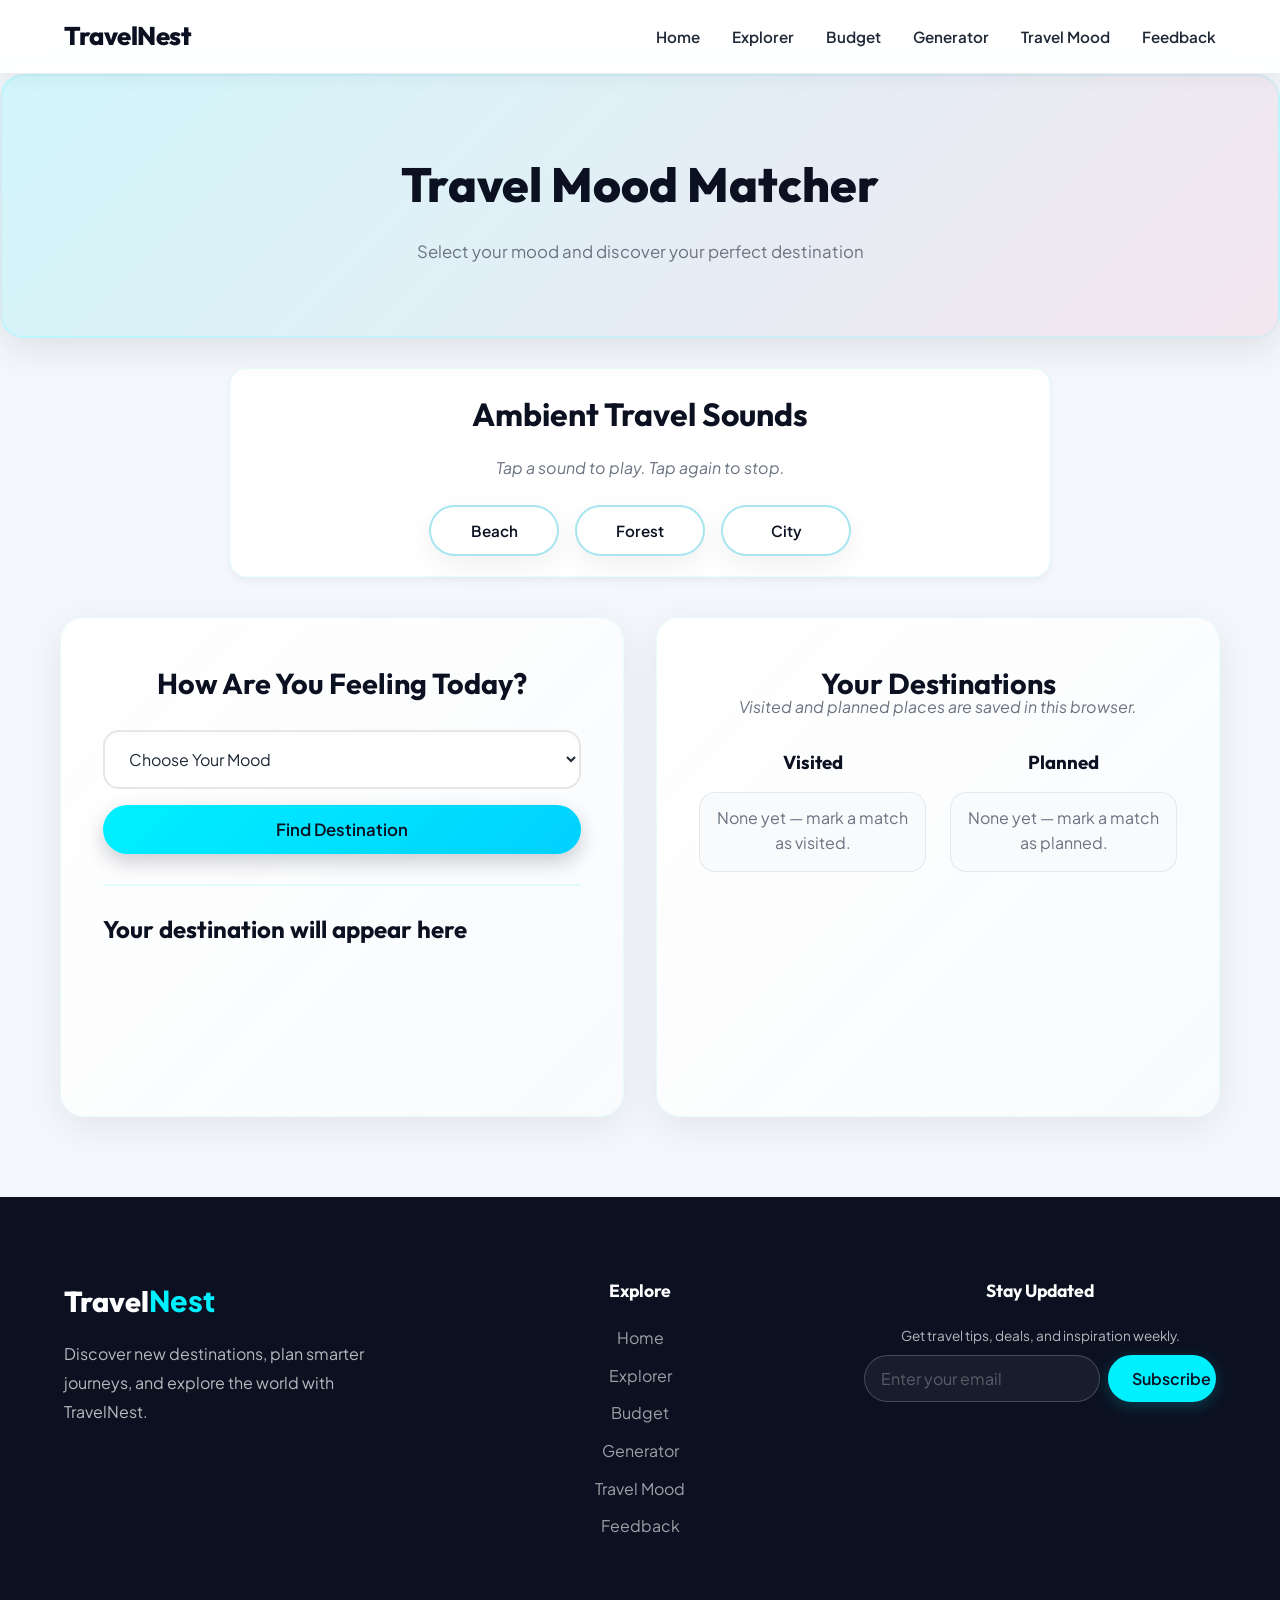
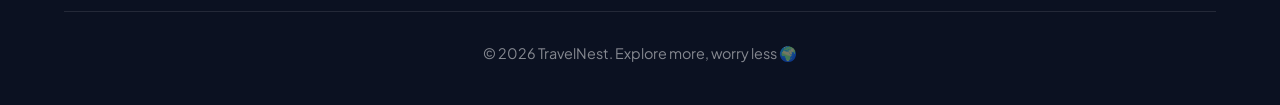
==== Mood.html @ ea7cecba "Add files via upload" ====
﻿<!DOCTYPE html>
<html lang="en">
<head>
    <meta charset="UTF-8">
    <meta name="viewport" content="width=device-width, initial-scale=1.0">
    <title>TravelNest - Travel Mood</title>
    <link rel="stylesheet" href="css/global.css">
    <link rel="stylesheet" href="css/Mood.css">
</head>
<body>
    <div id="nav-placeholder"></div>

    <section class="page-hero">
        <h1>Travel Mood Matcher</h1>
        <p>Select your mood and discover your perfect destination</p>
    </section>

    <section class="page-panel page-panel--compact mood-sounds">
        <h2>Ambient Travel Sounds</h2><br>
        <p class="hint-text">Tap a sound to play. Tap again to stop.</p>
        <div class="sound-controls">
            <button type="button" class="btn btn-sound" id="btn-beach" data-sound="beach" aria-pressed="false">Beach</button>
            <button type="button" class="btn btn-sound" id="btn-forest" data-sound="forest" aria-pressed="false">Forest</button>
            <button type="button" class="btn btn-sound" id="btn-city" data-sound="city" aria-pressed="false">City</button>
        </div>
        <audio id="audio-beach" class="ambient-audio" loop playsinline preload="auto"
            src="https://actions.google.com/sounds/v1/water/waves_crashing_on_rock_beach.ogg"></audio>
        <audio id="audio-forest" class="ambient-audio" loop playsinline preload="auto"
            src="https://actions.google.com/sounds/v1/ambiences/summer_forest.ogg"></audio>
        <audio id="audio-city" class="ambient-audio" loop playsinline preload="auto"
            src="https://actions.google.com/sounds/v1/ambiences/subway_station_nyc.ogg"></audio>
    </section>

    <div class="dashboard-wrapper">
        <section class="form-wrap">
            <div class="form-card mood-form">
                <h2>How Are You Feeling Today?</h2>
                <select id="moodSelect">
                    <option value="">Choose Your Mood</option>
                    <option value="relaxed">Relaxed</option>
                    <option value="excited">Excited</option>
                    <option value="romantic">Romantic</option>
                    <option value="adventurous">Adventurous</option>
                </select>
                <button type="button" class="btn btn-primary" id="findDestinationBtn">Find Destination</button>
                <div class="result-box">
                    <h3 id="moodDestination">Your destination will appear here</h3>
                    <p id="moodText"></p>
                    <img id="moodImage" src="" alt="Mood destination">
                    <p id="destinationStatus" class="status-msg"></p>
                    <div id="actionButtons" class="action-buttons">
                        <button type="button" class="btn" id="markVisitedBtn">Visited</button>
                        <button type="button" class="btn btn-outline" id="markPlannedBtn">Planned</button>
                    </div>
                    <button type="button" class="btn btn-surprise" id="surpriseMeBtn"> Refresh</button>
                </div>
            </div>
        </section>

        <section class="page-panel my-trips">
            <h2>Your Destinations</h2>
            <p class="hint-text">Visited and planned places are saved in this browser.</p>
            <div class="tracked-grid">
                <div>
                    <h3>Visited</h3>
                    <ul id="visitedList" class="tracked-list">
                        <li class="tracked-empty">None yet.</li>
                    </ul>
                </div>
                <div>
                    <h3>Planned</h3>
                    <ul id="plannedList" class="tracked-list">
                        <li class="tracked-empty">None yet.</li>
                    </ul>
                </div>
            </div>
        </section>
    </div>


    <div id="footer-placeholder"></div>
    <script src="js/global.js"></script>
    <script src="js/Mood.js"></script>
</body>
</html>
---- css/global.css ----
@import url('https://fonts.googleapis.com/css2?family=Outfit:wght@300;400;500;600;700;800&family=Plus+Jakarta+Sans:wght@400;500;600;700&display=swap');

:root {
    /* Color Palette */
    --primary: #0B1121; /* Darker Navy */
    --primary-light: #162032;
    --accent: #00F0FF; /* Electric Cyan */
    --accent-hover: #00D1FF;
    --secondary: #FF2A6D; /* Neon Pink/Red for highlights */
    --background: #F4F7FB;
    --surface: #FFFFFF;
    --surface-alt: #E8EEF5;
    
    --text-main: #1F2937;
    --text: #1F2937;
    --text-muted: #6B7280;
    --text-light: #F9FAFB;
    
    --white: #FFFFFF;
    
    --highlight: #00F0FF;
    --highlight-soft: rgba(0, 240, 255, 0.1);
    
    /* Shadows & Borders */
    --shadow-sm: 0 4px 10px rgba(11, 17, 33, 0.05);
    --shadow-md: 0 10px 25px rgba(11, 17, 33, 0.08);
    --shadow-lg: 0 20px 40px rgba(11, 17, 33, 0.12);
    --shadow-xl: 0 30px 60px rgba(11, 17, 33, 0.15);
    
    --radius-sm: 8px;
    --radius-md: 16px;
    --radius-lg: 24px;
    --radius-xl: 32px;
    --radius-full: 9999px;
    
    /* Transitions */
    --transition-fast: all 0.2s cubic-bezier(0.4, 0, 0.2, 1);
    --transition-smooth: all 0.4s cubic-bezier(0.4, 0, 0.2, 1);

    --nav-height: 72px;
}

* {
    margin: 0;
    padding: 0;
    box-sizing: border-box;
    font-family: 'Plus Jakarta Sans', sans-serif;
}

h1, h2, h3, h4, h5, h6 {
    font-family: 'Outfit', sans-serif;
}

body {
    background-color: var(--background);
    color: var(--text-main);
    line-height: 1.6;
    min-height: 100vh;
    overflow-x: clip;
}

::selection {
    background: rgba(0, 240, 255, 0.2);
    color: var(--primary);
}

/* NAVBAR — sticky wrapper keeps bar visible while scrolling */
#nav-placeholder {
    position: sticky;
    top: 0;
    z-index: 1000;
    width: 100%;
}

nav {
    background: rgba(255, 255, 255, 0.92);
    backdrop-filter: blur(20px);
    -webkit-backdrop-filter: blur(20px);
    padding: 16px 5%;
    min-height: var(--nav-height);
    display: flex;
    justify-content: space-between;
    align-items: center;
    box-shadow: 0 2px 20px rgba(0, 0, 0, 0.06);
    border-bottom: 1px solid rgba(15, 23, 42, 0.08);
}

nav h2 {
    font-weight: 800;
    letter-spacing: -0.5px;
    font-size: 1.6rem;
    color: var(--primary);
    z-index: 1001;
}

nav ul {
    display: flex;
    list-style: none;
    gap: 32px;
}

.hamburger {
    display: none;
    cursor: pointer;
    flex-direction: column;
    gap: 5px;
    z-index: 1001;
}

.hamburger .bar {
    width: 25px;
    height: 3px;
    background-color: var(--primary);
    border-radius: 3px;
    transition: all 0.3s ease;
}

.hamburger.active .bar:nth-child(1) {
    transform: translateY(8px) rotate(45deg);
}
.hamburger.active .bar:nth-child(2) {
    opacity: 0;
}
.hamburger.active .bar:nth-child(3) {
    transform: translateY(-8px) rotate(-45deg);
}

nav a {
    color: var(--text-main);
    text-decoration: none;
    font-weight: 600;
    font-size: 0.95rem;
    position: relative;
    padding: 8px 0;
    transition: var(--transition-fast);
}

nav a::after {
    content: '';
    position: absolute;
    bottom: 0;
    left: 50%;
    transform: translateX(-50%);
    width: 0;
    height: 2px;
    background: var(--accent);
    transition: var(--transition-smooth);
    border-radius: 2px;
}

nav a:hover {
    color: var(--accent-hover);
}

nav a:hover::after {
    width: 100%;
}

/* BUTTONS */
button, .btn {
    padding: 14px 28px;
    background: var(--primary);
    color: var(--white);
    border: none;
    border-radius: var(--radius-full);
    font-weight: 600;
    font-size: 1rem;
    cursor: pointer;
    transition: var(--transition-smooth);
    box-shadow: 0 8px 20px rgba(11, 17, 33, 0.2);
    font-family: 'Plus Jakarta Sans', sans-serif;
    position: relative;
    overflow: hidden;
}

button::before, .btn::before {
    content: '';
    position: absolute;
    top: 50%;
    left: 50%;
    width: 0;
    height: 0;
    background: rgba(255, 255, 255, 0.3);
    border-radius: 50%;
    transform: translate(-50%, -50%);
    transition: width 0.5s, height 0.5s;
}

button:active::before, .btn:active::before {
    width: 300px;
    height: 300px;
}

button:hover, .btn:hover {
    background: var(--accent);
    color: var(--primary);
    transform: translateY(-4px);
    box-shadow: 0 12px 28px rgba(0, 240, 255, 0.4), 0 0 20px rgba(0, 240, 255, 0.2);
}

.btn-primary {
    background: var(--accent);
    color: var(--primary);
}

.btn-primary:hover {
    background: var(--accent-hover);
    color: var(--primary);
    box-shadow: 0 12px 28px rgba(0, 240, 255, 0.5), 0 0 25px rgba(0, 240, 255, 0.3);
}

.btn-outline {
    background: transparent;
    border: 2px solid var(--accent);
    color: var(--accent);
}

.btn-outline:hover {
    background: var(--accent);
    color: var(--primary);
}

/* INPUTS */
input, select, textarea {
    padding: 16px 20px;
    border: 2px solid rgba(11, 17, 33, 0.1);
    border-radius: var(--radius-md);
    background: var(--white);
    color: var(--text-main);
    font-size: 1rem;
    transition: var(--transition-fast);
    outline: none;
    font-family: 'Plus Jakarta Sans', sans-serif;
    box-shadow: inset 0 2px 4px rgba(0,0,0,0.02);
}

input::placeholder, select::placeholder, textarea::placeholder {
    color: var(--text-muted);
    opacity: 0.7;
}

input:focus, select:focus, textarea:focus {
    border-color: var(--accent);
    box-shadow: 0 0 0 4px var(--highlight-soft), inset 0 2px 4px rgba(0,0,0,0.02);
    background: var(--white);
    transform: scale(1.01);
}

input:hover, select:hover, textarea:hover {
    border-color: var(--accent-hover);
}

/* FOOTER */
footer {
    background: var(--primary);
    color: var(--text-light);
    padding: 80px 5% 40px;
    margin-top: 80px;
    width: 100%;
}

.footer-grid {
    display: grid;
    grid-template-columns: repeat(3, 1fr);
    gap: 48px;
    width: 100%;
    max-width: 100%;
    margin-bottom: 60px;
    align-items: start;
}

.footer-col {
    width: 100%;
    min-width: 0;
    text-align: center;
}

.footer-brand .nav-logo {
    font-family: 'Outfit', sans-serif;
    font-size: 1.8rem;
    font-weight: 800;
    color: var(--white);
    text-decoration: none;
    display: block;
    margin-bottom: 16px;
    text-align: left;
}
.footer-brand .nav-logo span {
    color: var(--accent);
}

.footer-brand p {
    color: rgba(255,255,255,0.7);
    line-height: 1.8;
    max-width: 36ch;
    text-align: left;
}

.footer-links ul {
    padding: 0;
}

.footer-newsletter {
    display: flex;
    flex-direction: column;
    align-items: stretch;
}

footer h4 {
    color: var(--white);
    font-size: 1.1rem;
    margin-bottom: 20px;
    font-family: 'Outfit', sans-serif;
}

footer ul {
    list-style: none;
}

footer ul li {
    margin-bottom: 12px;
}

footer ul a {
    color: rgba(255,255,255,0.6);
    text-decoration: none;
    transition: var(--transition-fast);
}

footer ul a:hover {
    color: var(--accent);
    padding-left: 5px;
}

.newsletter-form {
    display: flex;
    gap: 8px;
    width: 100%;
    max-width: 100%;
}

.newsletter-form input {
    flex: 1;
    padding: 12px 16px;
    border-radius: var(--radius-full);
    border: 1px solid rgba(255,255,255,0.2);
    background: rgba(255,255,255,0.05);
    color: var(--white);
    box-shadow: none;
}

.newsletter-form input::placeholder {
    color: rgba(255,255,255,0.4);
}

.newsletter-form button {
    padding: 12px 24px;
    background: var(--accent);
    color: var(--primary);
    box-shadow: 0 4px 15px rgba(0, 240, 255, 0.2);
}

.newsletter-form button:hover {
    background: var(--white);
    color: var(--primary);
    box-shadow: 0 6px 20px rgba(255,255,255,0.3);
}

.footer-bottom {
    border-top: 1px solid rgba(255,255,255,0.1);
    padding-top: 30px;
    width: 100%;
    text-align: center;
    color: rgba(255,255,255,0.5);
    font-size: 0.9rem;
}

.footer-note {
    font-size: 0.85rem;
    margin-bottom: 0.5rem;
    color: rgba(255, 255, 255, 0.7);
}

@media(max-width: 900px){
    .footer-grid {
        grid-template-columns: 1fr 1fr;
    }

    .footer-brand {
        grid-column: 1 / -1;
    }

    .footer-newsletter {
        grid-column: 1 / -1;
    }
}

@media(max-width: 768px){
    nav {
        padding: 16px 20px;
    }
    
    .hamburger {
        display: flex;
    }
    
    nav ul {
        position: fixed;
        left: -100%;
        top: 0;
        flex-direction: column;
        background: var(--surface);
        width: 100%;
        height: 100vh;
        justify-content: center;
        align-items: center;
        transition: 0.3s;
        box-shadow: var(--shadow-lg);
        gap: 2rem;
    }
    
    nav ul.active {
        left: 0;
    }
    
    nav ul a {
        font-size: 1.5rem;
    }

    .footer-grid {
        grid-template-columns: 1fr;
        gap: 32px;
    }

    .footer-brand,
    .footer-newsletter {
        grid-column: auto;
    }

    .footer-brand p {
        max-width: none;
    }

    .newsletter-form {
        flex-direction: column;
    }

    .page-hero--split {
        flex-direction: column;
        text-align: center;
        padding: 40px 20px;
    }

    .form-card {
        padding: 30px 20px;
    }
}

/* Shared page components */
.page-hero {
    text-align: center;
    background: linear-gradient(135deg, rgba(0, 240, 255, 0.14), rgba(255, 42, 109, 0.08));
    padding: 70px 20px;
    margin-bottom: 30px;
    border-radius: var(--radius-lg);
    box-shadow: 0 10px 40px rgba(11, 17, 33, 0.1);
    border: 2px solid rgba(0, 240, 255, 0.1);
    animation: fadeInDown 0.6s ease-out;
    position: relative;
    overflow: hidden;
}

.page-hero::before {
    content: '';
    position: absolute;
    top: -50%;
    right: -50%;
    width: 500px;
    height: 500px;
    background: radial-gradient(circle, rgba(0, 240, 255, 0.08), transparent 70%);
    border-radius: 50%;
    pointer-events: none;
}

.page-hero::after {
    content: '';
    position: absolute;
    bottom: -50%;
    left: -50%;
    width: 500px;
    height: 500px;
    background: radial-gradient(circle, rgba(255, 42, 109, 0.08), transparent 70%);
    border-radius: 50%;
    pointer-events: none;
}

.page-hero h1 {
    font-size: clamp(2.8rem, 4vw, 3rem);
    margin-bottom: 16px;
    color: var(--primary);
    font-weight: 800;
    position: relative;
    z-index: 1;
}

.page-hero p {
    color: var(--text-muted);
    font-size: 1.05rem;
    max-width: 720px;
    margin: 0 auto;
    position: relative;
    z-index: 1;
}

.page-hero--split {
    display: flex;
    align-items: center;
    justify-content: space-between;
    gap: 40px;
    text-align: left;
    padding: 80px 5%;
    margin: 24px auto 0;
}

.page-hero--split .hero-text {
    max-width: 560px;
}

.page-hero--split h1 {
    margin-bottom: 18px;
}

.section-sub {
    display: inline-block;
    margin-bottom: 12px;
    color: var(--secondary);
    font-size: 0.82rem;
    letter-spacing: 0.18em;
    text-transform: uppercase;
    font-weight: 700;
    animation: fadeInUp 0.5s ease-out;
}

.page-panel {
    background: linear-gradient(135deg, rgba(255, 255, 255, 0.98), rgba(248, 250, 252, 0.95));
    padding: 60px 5%;
    text-align: center;
    margin-top: 40px;
    border-radius: var(--radius-lg);
    box-shadow: 0 10px 40px rgba(11, 17, 33, 0.08);
    border: 1px solid rgba(0, 240, 255, 0.08);
    animation: fadeInUp 0.6s ease-out;
}

.page-panel h2 {
    margin-bottom: 40px;
    color: var(--primary);
    font-size: 2rem;
}

.page-panel--compact {
    margin-top: 0;
    margin-bottom: 40px;
    padding: 40px 5%;
}

.info-grid {
    display: grid;
    grid-template-columns: repeat(auto-fit, minmax(250px, 1fr));
    gap: 30px;
}

.info-card {
    background: linear-gradient(135deg, rgba(248, 250, 252, 0.98), rgba(255, 255, 255, 0.95));
    padding: 30px 20px;
    border-radius: var(--radius-md);
    box-shadow: var(--shadow-sm);
    transition: var(--transition-smooth);
    border: 2px solid rgba(0, 240, 255, 0.08);
    text-align: left;
    animation: fadeInUp 0.6s ease-out;
    animation-fill-mode: both;
}

.info-card:nth-child(1) { animation-delay: 0.1s; }
.info-card:nth-child(2) { animation-delay: 0.2s; }
.info-card:nth-child(3) { animation-delay: 0.3s; }
.info-card:nth-child(4) { animation-delay: 0.4s; }

.info-card:hover {
    transform: translateY(-8px);
    box-shadow: 0 12px 30px rgba(0, 240, 255, 0.15);
    border-color: rgba(0, 240, 255, 0.25);
}

.info-card h3 {
    margin-bottom: 12px;
    color: var(--primary);
    transition: color 0.3s ease;
}

.info-card:hover h3 {
    color: var(--accent);
}

.info-card p {
    color: var(--text-muted);
    line-height: 1.7;
    font-size: 0.95rem;
}

.form-wrap {
    display: flex;
    justify-content: center;
    padding: 40px 20px;
}

.form-card {
    width: 100%;
    max-width: 560px;
    padding: 42px;
    background: linear-gradient(135deg, rgba(255, 255, 255, 0.98), rgba(248, 250, 252, 0.95));
    border-radius: var(--radius-lg);
    box-shadow: var(--shadow-xl);
    border: 1px solid rgba(15, 23, 42, 0.08);
    animation: slideInUp 0.6s ease-out;
}

.form-card--wide {
    max-width: 640px;
    text-align: left;
}

.form-card h2 {
    margin-bottom: 24px;
    color: var(--primary);
    text-align: center;
    font-size: 1.8rem;
}

.form-card--wide h2 {
    text-align: left;
    font-size: 2rem;
}

.form-card select,
.form-card input,
.form-card textarea {
    width: 100%;
    margin-bottom: 16px;
    border: 2px solid rgba(11, 17, 33, 0.1);
    transition: all 0.3s ease;
}

.form-card input:focus,
.form-card select:focus,
.form-card textarea:focus {
    border-color: var(--accent);
    box-shadow: 0 0 0 4px var(--highlight-soft);
    transform: translateY(-2px);
}

.form-card textarea {
    resize: vertical;
    min-height: 140px;
}

.form-card .btn-primary {
    width: 100%;
    background: linear-gradient(135deg, var(--accent), var(--accent-hover));
    color: var(--primary);
    font-size: 1.05rem;
    padding: 14px 28px;
}

.form-card .btn-primary:hover {
    background: linear-gradient(135deg, var(--accent-hover), var(--accent));
    box-shadow: 0 12px 30px rgba(0, 240, 255, 0.4);
    transform: translateY(-4px);
}

.result-box {
    margin-top: 30px;
    padding-top: 24px;
    border-top: 2px solid rgba(0, 240, 255, 0.1);
    animation: fadeInUp 0.6s ease-out;
}

.result-box h3 {
    color: var(--primary);
    font-size: 1.5rem;
    margin-bottom: 8px;
}

.result-box p {
    margin-top: 12px;
    color: var(--text-muted);
    line-height: 1.7;
}

.result-box img {
    width: 100%;
    margin-top: 24px;
    border-radius: var(--radius-lg);
    box-shadow: 0 8px 25px rgba(0, 240, 255, 0.15);
    display: none;
    object-fit: cover;
    max-height: 300px;
    transition: transform 0.3s ease;
}

.result-box img:hover {
    transform: scale(1.02);
}

.result-box--highlight {
    margin-top: 28px;
    padding: 28px;
    background: linear-gradient(135deg, rgba(0, 240, 255, 0.08), rgba(255, 42, 109, 0.05));
    border-radius: var(--radius-md);
    border: 2px solid rgba(0, 240, 255, 0.15);
    transition: all 0.3s ease;
}

.action-buttons {
    display: none;
    margin-top: 20px;
    gap: 12px;
    justify-content: center;
    flex-wrap: wrap;
}

.action-buttons.is-visible {
    display: flex;
    animation: fadeInUp 0.5s ease-out;
}

.action-buttons .btn {
    width: auto;
    flex: 1;
    min-width: 140px;
    max-width: 220px;
    transition: all 0.3s ease;
}

.action-buttons .btn:hover {
    transform: translateY(-4px) scale(1.02);
}

.btn-outline {
    background: transparent;
    border: 2px solid var(--accent);
    color: var(--primary);
}

.btn-outline:hover {
    background: linear-gradient(135deg, var(--accent), var(--accent-hover));
    color: var(--primary);
    box-shadow: 0 8px 20px rgba(0, 240, 255, 0.25);
}

.status-msg {
    margin-top: 15px;
    font-weight: 700;
    color: var(--primary);
    min-height: 1.5em;
    animation: slideInUp 0.5s ease-out;
}

.status-msg--success {
    color: #10b981;
    text-align: center;
    background: rgba(16, 185, 129, 0.08);
    padding: 12px 16px;
    border-radius: var(--radius-md);
    border-left: 4px solid #10b981;
}

.status-msg--error {
    color: var(--secondary);
    font-weight: 600;
    font-size: 0.95rem;
    background: rgba(255, 42, 109, 0.08);
    padding: 12px 16px;
    border-radius: var(--radius-md);
    border-left: 4px solid var(--secondary);
}

.hint-text {
    color: var(--text-muted);
    margin: -24px auto 24px;
    max-width: 520px;
    font-style: italic;
}

#toast {
    position: fixed;
    bottom: 24px;
    right: 24px;
    padding: 16px 24px;
    background: linear-gradient(135deg, var(--primary), var(--primary-light));
    color: var(--white);
    border-radius: var(--radius-lg);
    box-shadow: 0 10px 40px rgba(11, 17, 33, 0.3), 0 0 20px rgba(0, 240, 255, 0.1);
    opacity: 0;
    visibility: hidden;
    transition: all 0.3s ease;
    z-index: 2000;
    border: 1px solid rgba(0, 240, 255, 0.2);
    font-weight: 600;
}

#toast.show {
    opacity: 1;
    visibility: visible;
    animation: slideInRight 0.5s ease-out;
}

@keyframes slideInRight {
    from {
        opacity: 0;
        transform: translateX(100px);
    }
    to {
        opacity: 1;
        transform: translateX(0);
    }
}
---- css/Mood.css ----
﻿.mood-sounds {
    max-width: 820px;
    margin: 20px auto 0;
    padding: 20px 20px;
    background: var(--surface);
    border: 1px solid rgba(0, 240, 255, 0.08);
    border-radius: var(--radius-md);
    box-shadow: var(--shadow-sm);
    text-align: center;
}

.mood-sounds h2 {
    margin-bottom: 14px;
    font-size: 2rem;
    color: var(--primary);
}

.mood-sounds .hint-text {
    margin-bottom: 24px;
    color: var(--text-muted);
}

.ambient-audio {
    display: none;
}

.sound-controls {
    display: flex;
    justify-content: center;
    gap: 16px;
    flex-wrap: wrap;
    margin-top: 12px;
}

.btn-sound {
    width: auto;
    min-width: 130px;
    padding: 14px 22px;
    background: var(--surface);
    color: var(--primary);
    border: 2px solid rgba(6, 182, 212, 0.35);
    border-radius: 999px;
    font-size: 0.95rem;
    font-weight: 600;
    transition: all 0.3s ease;
    box-shadow: 0 10px 30px rgba(11, 17, 33, 0.06);
}

.btn-sound:hover {
    transform: translateY(-2px);
    border-color: var(--accent);
    box-shadow: 0 16px 35px rgba(0, 240, 255, 0.12);
}

.btn-sound.active {
    background: var(--accent);
    color: var(--primary);
    border-color: var(--accent);
}

/* Dashboard Layout - Two Column */
.dashboard-wrapper {
    display: grid;
    grid-template-columns: 1fr 1fr;
    gap: 32px;
    max-width: 1200px;
    margin: 40px auto;
    padding: 0 20px;
    align-items: start;
}

/* Form Wrap Styling */
.form-wrap {
    display: flex;
    justify-content: center;
    padding: 0;
    width: 100%;
}

.form-card {
    width: 100%;
    padding: 42px;
    background: linear-gradient(135deg, rgba(255, 255, 255, 0.98), rgba(248, 250, 252, 0.95));
    border-radius: var(--radius-lg);
    box-shadow: 0 10px 40px rgba(11, 17, 33, 0.08);
    border: 1px solid rgba(0, 240, 255, 0.08);
    animation: slideInUp 0.6s ease-out;
    min-height: 500px;
    display: flex;
    flex-direction: column;
}

.mood-form {
    max-width: none;
}

.mood-form select {
    margin-bottom: 16px;
}

/* My Trips Section */
.my-trips {
    padding: 42px;
    margin-top: 0;
    margin-bottom: 0;
    width: 100%;
    background: linear-gradient(135deg, rgba(255, 255, 255, 0.98), rgba(248, 250, 252, 0.95));
    border-radius: var(--radius-lg);
    box-shadow: 0 10px 40px rgba(11, 17, 33, 0.08);
    border: 1px solid rgba(0, 240, 255, 0.08);
    animation: slideInUp 0.6s ease-out;
    min-height: 500px;
    display: flex;
    flex-direction: column;
}

.my-trips h2 {
    margin-bottom: 12px;
    color: var(--primary);
    font-size: 1.8rem;
    text-align: center;
}

.my-trips .hint-text {
    text-align: center;
    margin-bottom: 28px;
    color: var(--text-muted);
}

.tracked-grid {
    display: grid;
    grid-template-columns: 1fr 1fr;
    gap: 24px;
    text-align: center;
    margin-top: 0;
    flex: 1;
}

.tracked-grid h3 {
    color: var(--primary);
    margin-bottom: 14px;
}

.result-box img {
    max-height: 250px !important;
}

.tracked-list {
    list-style: none;
    background: rgba(248, 250, 252, 0.94);
    border-radius: var(--radius-md);
    border: 1px solid rgba(15, 23, 42, 0.08);
    min-height: 80px;
}

.tracked-list li {
    display: flex;
    align-items: center;
    justify-content: space-between;
    gap: 12px;
    padding: 12px 16px;
    border-bottom: 1px solid rgba(15, 23, 42, 0.06);
}

.tracked-list li:last-child {
    border-bottom: none;
}

.tracked-empty {
    color: var(--text-muted);
}

.tracked-remove {
    width: 28px;
    height: 28px;
    padding: 0;
    border: none;
    border-radius: 50%;
    background: rgba(15, 23, 42, 0.08);
    cursor: pointer;
}

.tracked-remove:hover {
    background: rgba(239, 68, 68, 0.15);
    color: #b91c1c;
}

.action-buttons .btn.is-active {
    box-shadow: 0 0 0 3px rgba(6, 182, 212, 0.35);
}

/* Surprise Me Button */
.btn-surprise {
    display: none;
    margin-top: 16px;
    background: linear-gradient(135deg, rgba(0, 240, 255, 0.2), rgba(255, 42, 109, 0.2));
    color: var(--primary);
    border: 2px solid var(--accent);
    width: 100%;
    transition: all 0.3s ease;
}

.btn-surprise.is-visible {
    display: block;
    animation: fadeInUp 0.5s ease-out;
}

.btn-surprise:hover {
    background: linear-gradient(135deg, rgba(0, 240, 255, 0.3), rgba(255, 42, 109, 0.3));
    border-color: var(--accent-hover);
    color: var(--accent);
    box-shadow: 0 8px 24px rgba(0, 240, 255, 0.3), inset 0 0 0 2px var(--accent-hover);
    transform: translateY(-4px);
}

/* Responsive Design */
@media (max-width: 1024px) {
    .dashboard-wrapper {
        grid-template-columns: 1fr 1fr;
        gap: 24px;
        padding: 0 16px;
    }

    .form-card {
        min-height: 450px;
        padding: 36px 28px;
    }

    .my-trips {
        min-height: 450px;
        padding: 36px 28px;
    }
}

@media (max-width: 768px) {
    .dashboard-wrapper {
        grid-template-columns: 1fr;
        gap: 28px;
        max-width: 100%;
        padding: 0 16px;
        margin: 32px auto;
    }

    .form-card {
        min-height: auto;
        padding: 32px 24px;
    }

    .mood-form {
        max-width: none;
    }

    .my-trips {
        min-height: auto;
        padding: 32px 24px;
        order: 2;
    }

    .form-wrap {
        order: 1;
    }

    .my-trips h2 {
        font-size: 1.6rem;
        margin-bottom: 12px;
    }

    .tracked-grid {
        grid-template-columns: 1fr 1fr;
        gap: 20px;
    }

    .form-card h2 {
        font-size: 1.6rem;
        margin-bottom: 20px;
    }

    .result-box {
        margin-top: 24px;
        padding-top: 20px;
    }

    .result-box h3 {
        font-size: 1.3rem;
    }
}

@media (max-width: 480px) {
    .dashboard-wrapper {
        gap: 20px;
        padding: 0 12px;
        margin: 24px auto;
    }

    .form-card {
        padding: 24px 16px;
    }

    .my-trips {
        padding: 24px 16px;
    }

    .form-card h2,
    .my-trips h2 {
        font-size: 1.4rem;
        margin-bottom: 16px;
    }

    .my-trips .hint-text,
    .form-card .hint-text {
        font-size: 0.9rem;
        margin-bottom: 20px;
    }

    .tracked-grid {
        grid-template-columns: 1fr;
        gap: 16px;
    }

    .tracked-grid > div {
        width: 100%;
    }

    .action-buttons {
        flex-direction: column;
        gap: 12px;
    }

    .action-buttons .btn {
        width: 100%;
    }
}
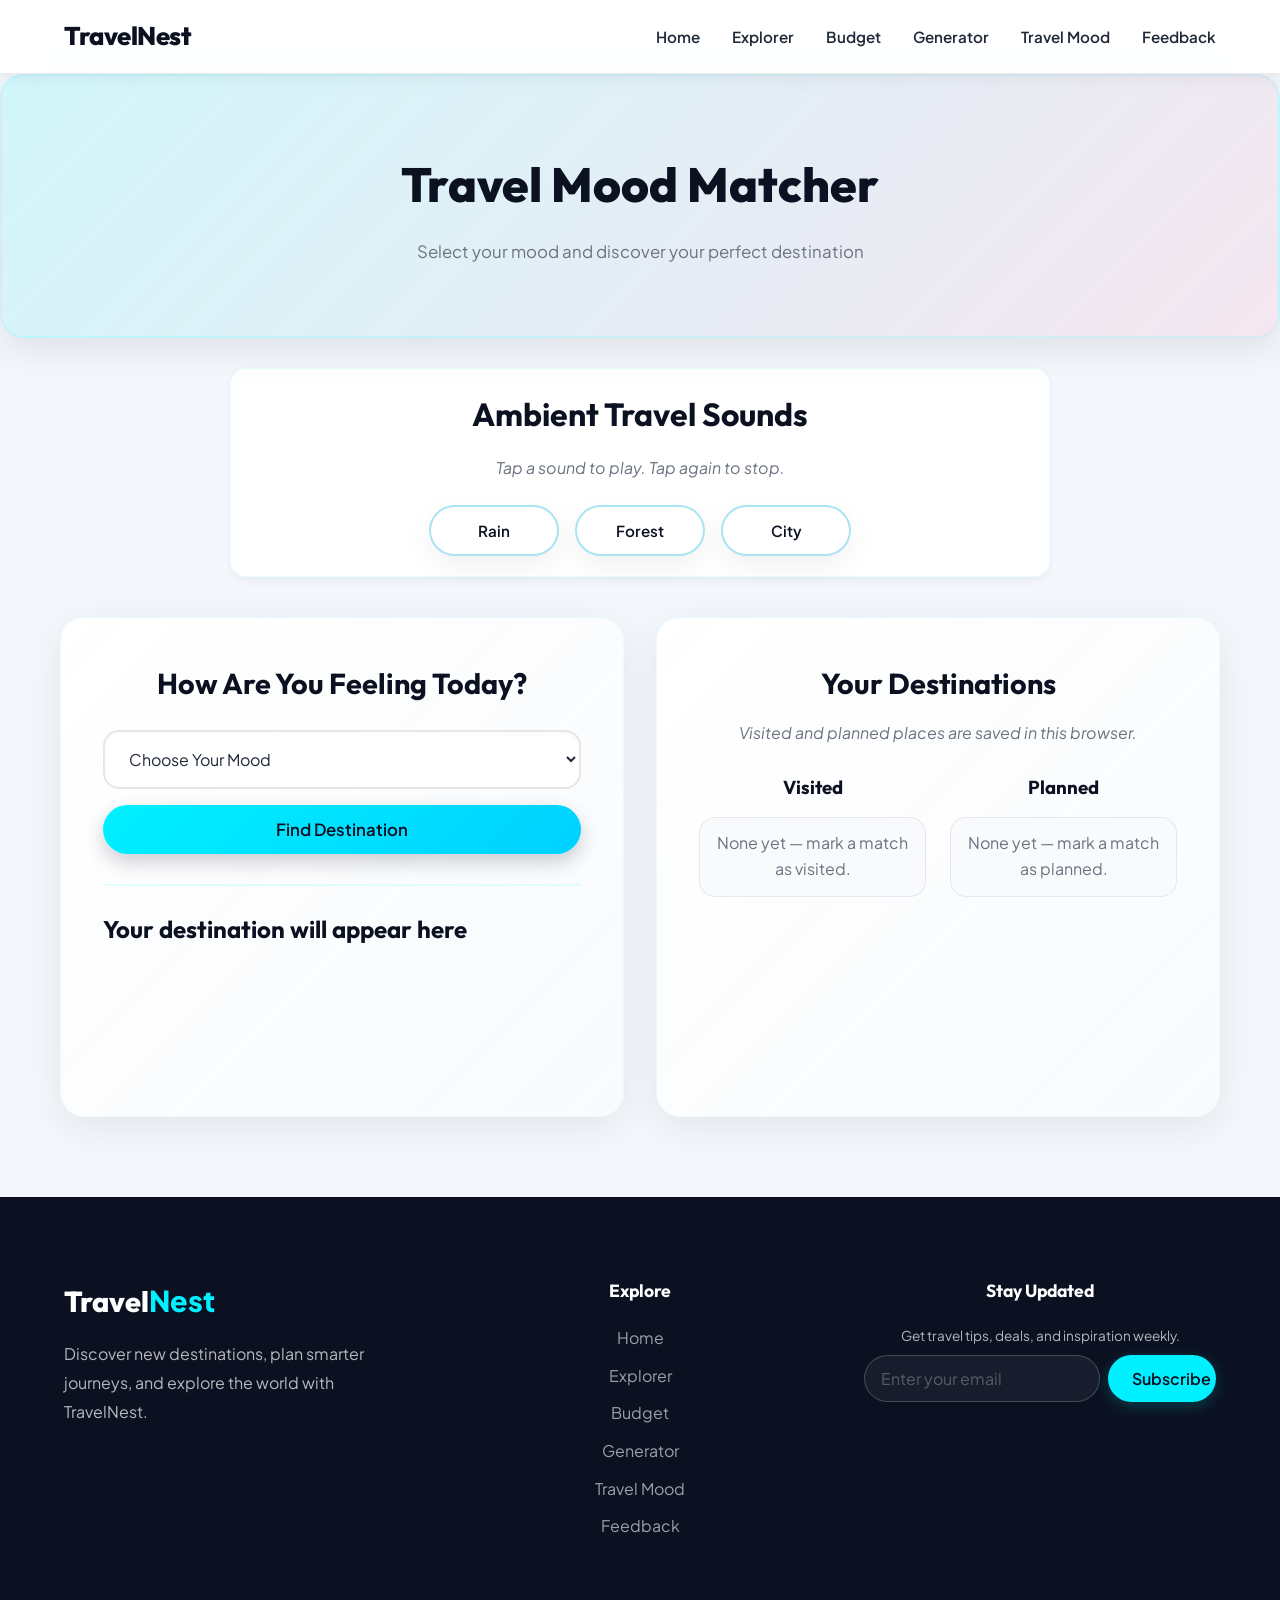
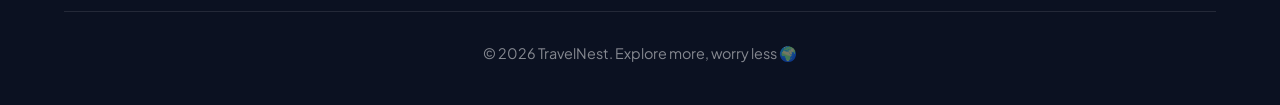
==== commit 46add816: "Updated htmls" ====
--- a/Mood.html
+++ b/Mood.html
@@ -19,16 +19,16 @@
         <h2>Ambient Travel Sounds</h2><br>
         <p class="hint-text">Tap a sound to play. Tap again to stop.</p>
         <div class="sound-controls">
-            <button type="button" class="btn btn-sound" id="btn-beach" data-sound="beach" aria-pressed="false">Beach</button>
+            <button type="button" class="btn btn-sound" id="btn-rain" data-sound="rain" aria-pressed="false">Rain</button>
             <button type="button" class="btn btn-sound" id="btn-forest" data-sound="forest" aria-pressed="false">Forest</button>
             <button type="button" class="btn btn-sound" id="btn-city" data-sound="city" aria-pressed="false">City</button>
         </div>
-        <audio id="audio-beach" class="ambient-audio" loop playsinline preload="auto"
-            src="https://actions.google.com/sounds/v1/water/waves_crashing_on_rock_beach.ogg"></audio>
-        <audio id="audio-forest" class="ambient-audio" loop playsinline preload="auto"
-            src="https://actions.google.com/sounds/v1/ambiences/summer_forest.ogg"></audio>
-        <audio id="audio-city" class="ambient-audio" loop playsinline preload="auto"
-            src="https://actions.google.com/sounds/v1/ambiences/subway_station_nyc.ogg"></audio>
+        <audio id="audio-rain" class="ambient-audio" loop preload="auto"
+            src="audio/rain.mp3"></audio>
+        <audio id="audio-forest" class="ambient-audio" loop preload="auto"
+            src="audio/forest.mp3"></audio>
+        <audio id="audio-city" class="ambient-audio" loop preload="auto"
+            src="audio/city.mp3"></audio>
     </section>
 
     <div class="dashboard-wrapper">
@@ -46,7 +46,7 @@
                 <div class="result-box">
                     <h3 id="moodDestination">Your destination will appear here</h3>
                     <p id="moodText"></p>
-                    <img id="moodImage" src="" alt="Mood destination">
+                    <img id="moodImage" src="images/mood.jpg" alt="Mood destination">
                     <p id="destinationStatus" class="status-msg"></p>
                     <div id="actionButtons" class="action-buttons">
                         <button type="button" class="btn" id="markVisitedBtn">Visited</button>
@@ -58,7 +58,7 @@
         </section>
 
         <section class="page-panel my-trips">
-            <h2>Your Destinations</h2>
+            <h2>Your Destinations</h2><br>
             <p class="hint-text">Visited and planned places are saved in this browser.</p>
             <div class="tracked-grid">
                 <div>
